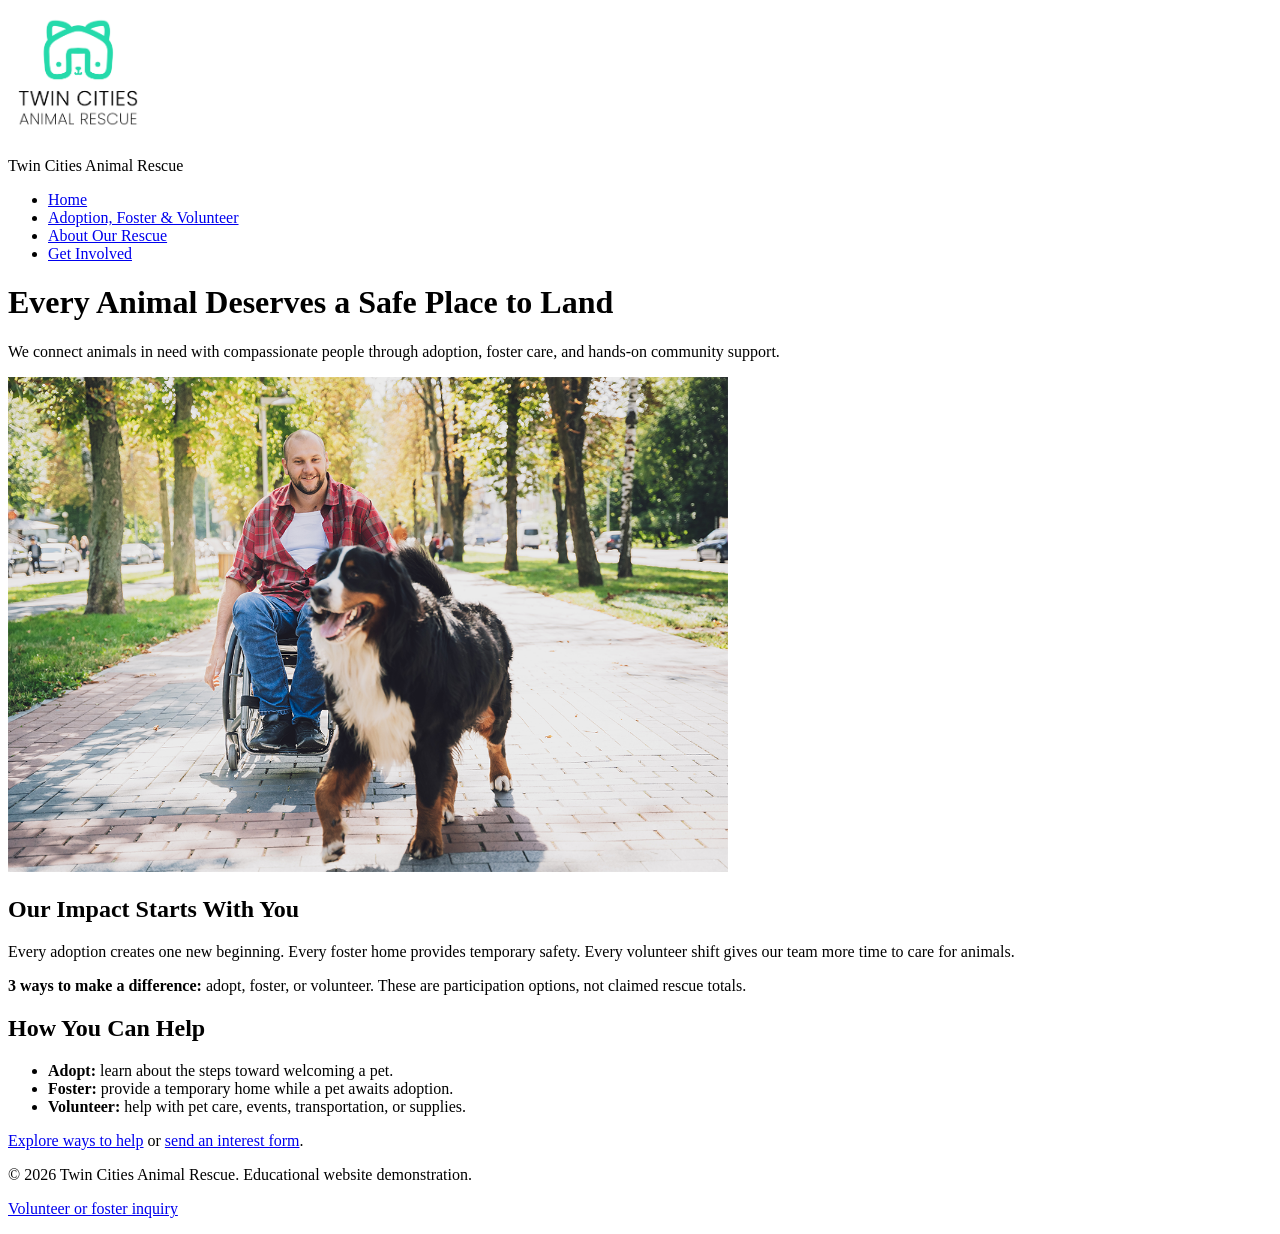
==== index.html @ 67002c98 "Complete Touchstone 2 HTML website" ====
<!DOCTYPE html>
<html lang="en">
<head>
  <meta charset="UTF-8">
  <meta name="viewport" content="width=device-width, initial-scale=1.0">
  <meta name="description" content="Twin Cities Animal Rescue connects pets with caring homes and community support.">
  <title>Home | Twin Cities Animal Rescue</title>
</head>
<body>
  <header>
    <a href="index.html"><img src="media/rescue-logo_c.png" alt="Twin Cities Animal Rescue logo" width="140"></a>
    <p>Twin Cities Animal Rescue</p>
    <nav aria-label="Main navigation">
      <ul>
        <li><a href="index.html">Home</a></li>
        <li><a href="services.html">Adoption, Foster &amp; Volunteer</a></li>
        <li><a href="about.html">About Our Rescue</a></li>
        <li><a href="contact.html">Get Involved</a></li>
      </ul>
    </nav>
  </header>
  <main>
    <h1>Every Animal Deserves a Safe Place to Land</h1>
    <p>We connect animals in need with compassionate people through adoption, foster care, and hands-on community support.</p>
    <picture>
      <source media="(max-width: 600px)" srcset="media/rescue-feature-small_c.png">
      <img src="media/rescue-feature-large_c.png" alt="Featured rescue animal inviting visitors to support the shelter" width="720">
    </picture>
    <section aria-labelledby="impact-heading">
      <h2 id="impact-heading">Our Impact Starts With You</h2>
      <p>Every adoption creates one new beginning. Every foster home provides temporary safety. Every volunteer shift gives our team more time to care for animals.</p>
      <p><strong>3 ways to make a difference:</strong> adopt, foster, or volunteer. These are participation options, not claimed rescue totals.</p>
    </section>
    <section aria-labelledby="help-heading">
      <h2 id="help-heading">How You Can Help</h2>
      <ul>
        <li><strong>Adopt:</strong> learn about the steps toward welcoming a pet.</li>
        <li><strong>Foster:</strong> provide a temporary home while a pet awaits adoption.</li>
        <li><strong>Volunteer:</strong> help with pet care, events, transportation, or supplies.</li>
      </ul>
      <p><a href="services.html">Explore ways to help</a> or <a href="contact.html">send an interest form</a>.</p>
    </section>
  </main>
  <footer>
    <p>&copy; 2026 Twin Cities Animal Rescue. Educational website demonstration.</p>
    <p><a href="contact.html">Volunteer or foster inquiry</a></p>
  </footer>
</body>
</html>
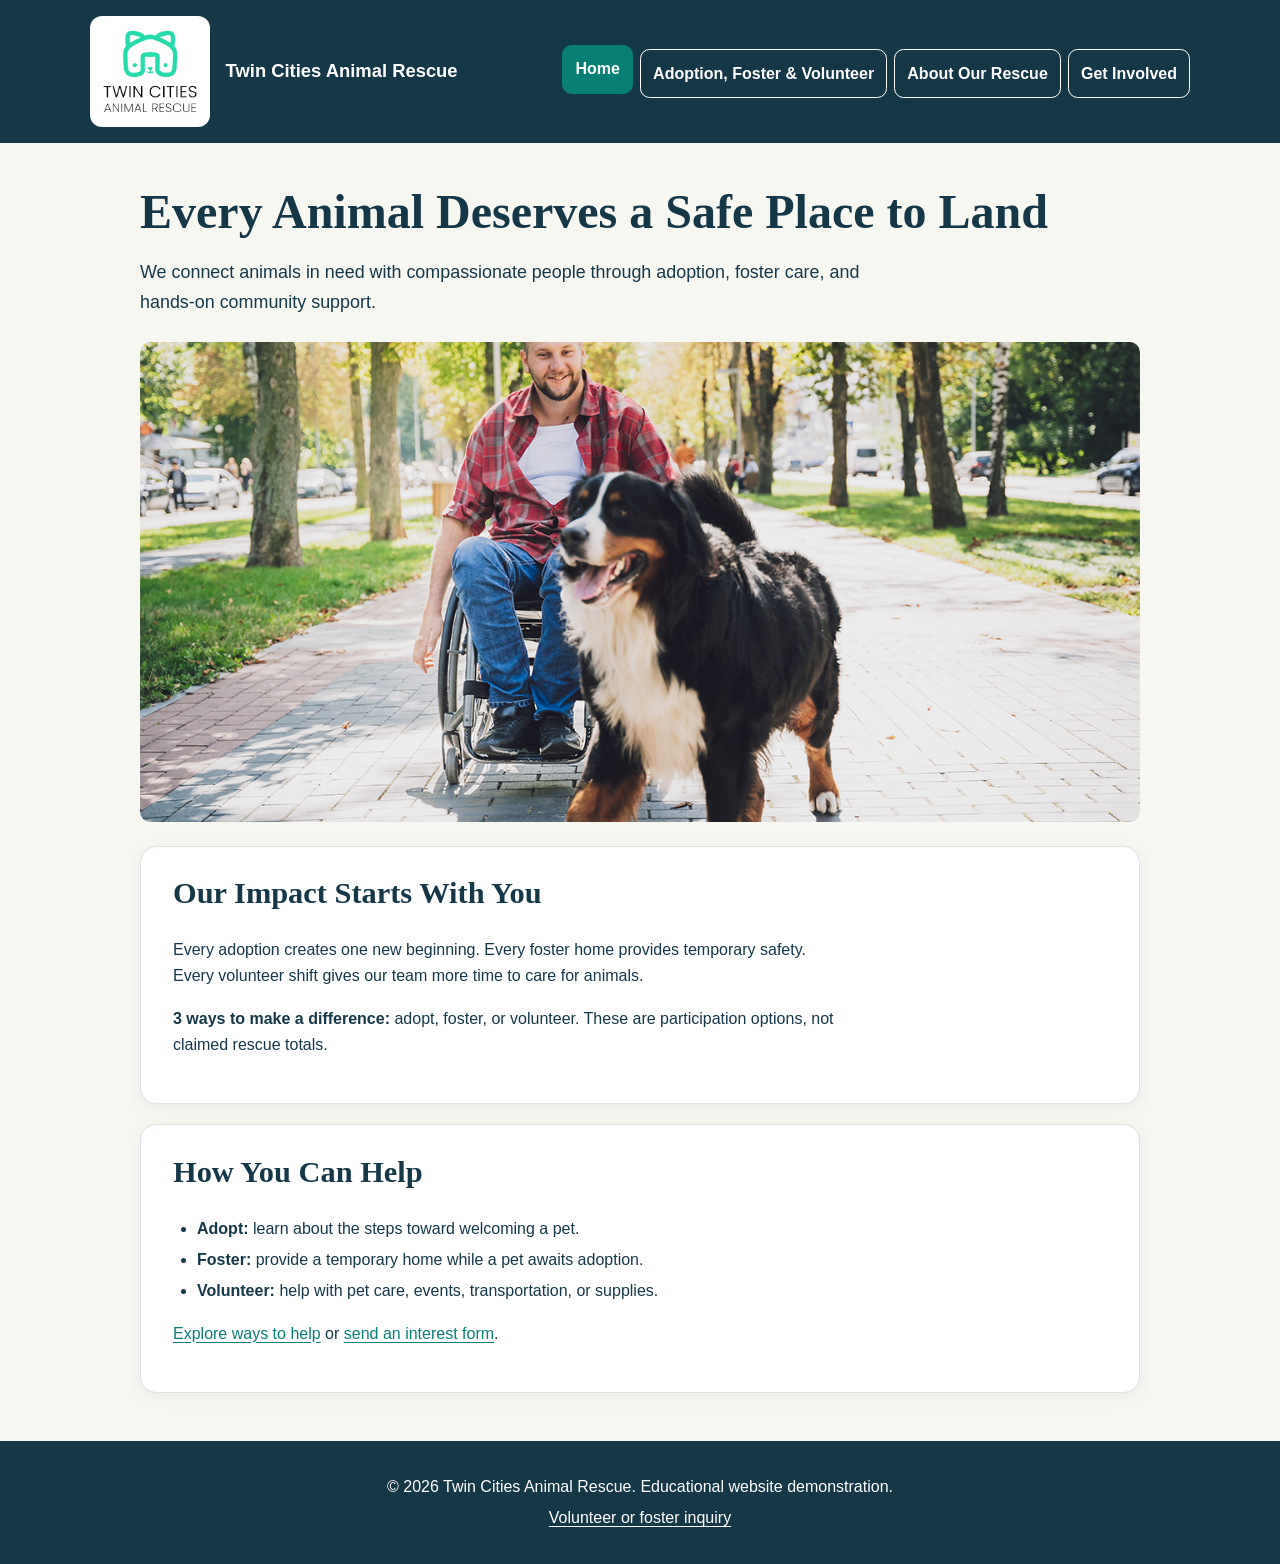
==== commit d0b1c69e: "Complete Touchstone 3 CSS and responsive design" ====
--- a/index.html
+++ b/index.html
@@ -5,6 +5,7 @@
   <meta name="viewport" content="width=device-width, initial-scale=1.0">
   <meta name="description" content="Twin Cities Animal Rescue connects pets with caring homes and community support.">
   <title>Home | Twin Cities Animal Rescue</title>
+  <link rel="stylesheet" href="styles.css">
 </head>
 <body>
   <header>
@@ -12,7 +13,7 @@
     <p>Twin Cities Animal Rescue</p>
     <nav aria-label="Main navigation">
       <ul>
-        <li><a href="index.html">Home</a></li>
+        <li><a href="index.html" aria-current="page">Home</a></li>
         <li><a href="services.html">Adoption, Foster &amp; Volunteer</a></li>
         <li><a href="about.html">About Our Rescue</a></li>
         <li><a href="contact.html">Get Involved</a></li>
--- a/styles.css
+++ b/styles.css
@@ -0,0 +1,53 @@
+/* Twin Cities Animal Rescue • Touchstone 3 • mobile-first design */
+:root { --navy:#153849; --teal:#087f75; --cream:#f7f7f2; --white:#ffffff; }
+* { box-sizing:border-box; }
+html { scroll-behavior:smooth; }
+body { margin:0; background:var(--cream); color:var(--navy); font-family:Arial,Helvetica,sans-serif; line-height:1.65; font-size:1rem; }
+a { color:var(--teal); text-underline-offset:3px; }
+a:hover { text-decoration-thickness:2px; }
+a:focus-visible,button:focus-visible,input:focus-visible,select:focus-visible,textarea:focus-visible { outline:3px solid var(--teal); outline-offset:3px; }
+header { background:var(--navy); color:var(--white); display:flex; flex-direction:column; gap:.5rem; align-items:center; padding:1rem max(1rem,calc((100vw - 1100px)/2)); }
+header > a { display:block; padding:.3rem; background:var(--white); border-radius:.75rem; }
+header img { display:block; max-width:110px; height:auto; }
+header p { font-size:1.15rem; font-weight:700; margin:0; text-align:center; }
+nav { width:100%; }
+nav ul { display:flex; flex-wrap:wrap; justify-content:center; gap:.45rem; list-style:none; margin:.5rem 0 0; padding:0; }
+nav li { flex:1 1 145px; text-align:center; }
+nav a { display:block; color:var(--white); text-decoration:none; font-weight:bold; border:1px solid var(--white); border-radius:.6rem; padding:.65rem .75rem; min-height:44px; }
+nav a:hover, nav a[aria-current="page"] { background:var(--teal); border-color:var(--teal); }
+main { width:min(100% - 2rem,1000px); margin:2rem auto 3rem; }
+h1,h2,h3 { font-family:Georgia,'Times New Roman',serif; line-height:1.2; }
+h1 { font-size:clamp(2rem,4vw,3rem); margin:0 0 1rem; }
+h2 { font-size:clamp(1.35rem,2.5vw,1.9rem); margin-top:0; }
+p,li { max-width:76ch; }
+main > p:first-of-type { font-size:1.12rem; }
+main > picture { display:block; margin:1.5rem 0; }
+img,video { max-width:100%; height:auto; border-radius:.65rem; }
+main > picture img { display:block; width:100%; max-height:420px; object-fit:cover; }
+section { background:var(--white); border:1px solid #d9e4e2; border-radius:1rem; padding:1.25rem; margin:1.25rem 0; box-shadow:0 4px 16px rgba(21,56,73,.06); }
+section > img { display:block; width:min(100%,550px); margin:.75rem 0; }
+figure { margin:1rem 0; } figure img { display:block; } figcaption { font-size:.93rem; margin-top:.45rem; }
+ul,ol { padding-left:1.5rem; }
+li + li { margin-top:.3rem; }
+form { max-width:720px; }
+fieldset { border:1px solid var(--teal); border-radius:.75rem; padding:1rem; margin:1.1rem 0; min-width:0; }
+legend { font-weight:700; padding:0 .35rem; }
+label { font-weight:600; display:inline-block; margin-bottom:.3rem; }
+input,select,textarea { width:100%; max-width:100%; min-height:44px; padding:.65rem .7rem; color:var(--navy); background:var(--white); border:1px solid var(--navy); border-radius:.45rem; font:inherit; }
+textarea { min-height:110px; resize:vertical; }
+button,input[type="submit"],input[type="reset"] { background:var(--teal); color:var(--white); cursor:pointer; width:auto; padding:.7rem 1.2rem; border:2px solid var(--teal); font-weight:bold; border-radius:.5rem; min-height:44px; }
+button:hover,input[type="submit"]:hover { background:var(--navy); border-color:var(--navy); }
+footer { background:var(--navy); color:var(--white); padding:1.75rem 1rem; text-align:center; }
+footer p { margin:.3rem auto; } footer a { color:var(--white); }
+@media (min-width:760px) {
+ header { flex-direction:row; justify-content:space-between; flex-wrap:wrap; gap:1rem; }
+ header > a { flex:0 0 auto; }
+ header p { text-align:left; }
+ nav { flex:1 1 560px; width:auto; }
+ nav ul { justify-content:flex-end; margin:0; }
+ nav li { flex:0 1 auto; }
+ main { margin-top:2.5rem; }
+ section { padding:1.8rem 2rem; }
+ main > picture img { max-height:480px; }
+}
+@media (prefers-reduced-motion:reduce) { html { scroll-behavior:auto; } }
